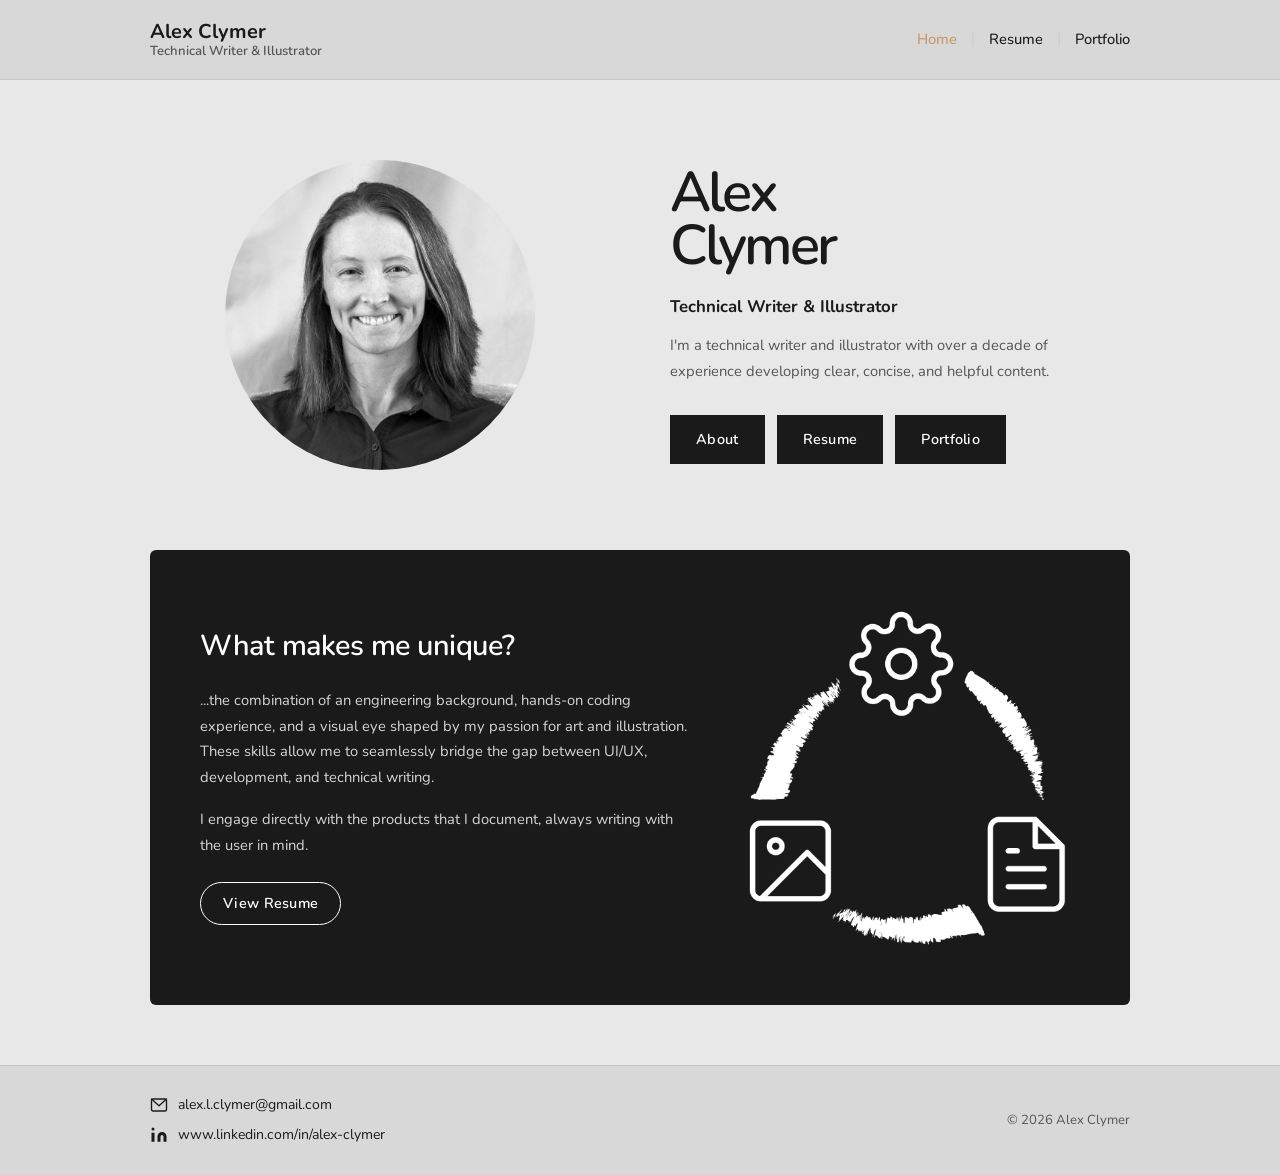
==== index.html @ b9c0f9ae "Upload initial website" ====
<!DOCTYPE html>
<html lang="en">
<head>
  <meta charset="UTF-8" />
  <meta name="viewport" content="width=device-width, initial-scale=1.0" />
  <title>Alex Clymer — Technical Writer &amp; Illustrator</title>
  <link rel="stylesheet" href="styles.css" />
</head>
<body>

  <!-- ===================== HEADER ===================== -->
  <header>
    <div class="header-logo">
      <a href="index.html">
        <span class="name">Alex Clymer</span>
        <span class="tagline">Technical Writer &amp; Illustrator</span>
      </a>
    </div>

    <button class="nav-toggle" aria-label="Toggle navigation" onclick="document.querySelector('nav').classList.toggle('open')">
      <span></span><span></span><span></span>
    </button>

    <nav>
      <ul>
        <li><a href="index.html" class="active">Home</a></li>
        <li><a href="resume.html">Resume</a></li>
        <li><a href="portfolio.html">Portfolio</a></li>
      </ul>
    </nav>
  </header>

  <main>

    <!-- ===================== HERO ===================== -->
    <section>
      <div class="hero">

        <div class="hero-photo">
          <img src="images/headshot.jpg" alt="Alex Clymer" />
        </div>

        <div class="hero-text">
          <h1>Alex<br>Clymer</h1>
          <p class="subtitle">Technical Writer &amp; Illustrator</p>
          <p class="bio">I'm a technical writer and illustrator with over a decade of experience developing clear, concise, and helpful content.</p>
          <div class="hero-buttons">
            <a href="#unique" class="btn btn-dark">About</a>
            <a href="resume.html" class="btn btn-dark">Resume</a>
            <a href="portfolio.html" class="btn btn-dark">Portfolio</a>
          </div>
        </div>

      </div>
    </section>

    <!-- ===================== WHAT MAKES ME UNIQUE ===================== -->
    <section class="unique-section" id="unique">

      <div class="unique-left">
        <div class="unique-content">
          <h2>What makes me unique?</h2>
          <div>
            <p>...the combination of an engineering background, hands-on coding experience, and a visual eye shaped by my passion for art and illustration. These skills allow me to seamlessly bridge the gap between UI/UX, development, and technical writing.</p>
            <p style="margin-top: 16px;">I engage directly with the products that I document, always writing with the user in mind.</p>
          </div>
          <div>
            <a href="resume.html" class="btn btn-outline-white">View Resume</a>
          </div>
        </div>
        <div class="unique-image">
          <img src="images/tech-write-art-white.png" alt="Technical writing illustration" />
        </div>
      </div>

    </section>

  </main>

  <!-- ===================== FOOTER ===================== -->
  <footer>
    <div class="footer-links">
      <a href="mailto:alex.l.clymer@gmail.com" class="footer-link">
        <!-- Envelope icon -->
        <svg viewBox="0 0 24 24" fill="none" stroke="currentColor" stroke-width="1.8" stroke-linecap="round" stroke-linejoin="round">
          <rect x="2" y="4" width="20" height="16" rx="2"/>
          <polyline points="2,4 12,13 22,4"/>
        </svg>
        alex.l.clymer@gmail.com
      </a>
      <a href="https://www.linkedin.com/in/alex-clymer" target="_blank" rel="noopener" class="footer-link">
        <!-- LinkedIn icon -->
        <svg viewBox="0 0 24 24" fill="currentColor">
          <path d="M16 8a6 6 0 0 1 6 6v7h-4v-7a2 2 0 0 0-2-2 2 2 0 0 0-2 2v7h-4v-7a6 6 0 0 1 6-6z"/>
          <rect x="2" y="9" width="4" height="12"/>
          <circle cx="4" cy="4" r="2"/>
        </svg>
        www.linkedin.com/in/alex-clymer
      </a>
    </div>
    <span class="footer-copy">&copy; 2026 Alex Clymer</span>
  </footer>

</body>
</html>
---- styles.css ----
/* ============================================================
   ALEX CLYMER — Portfolio Website
   Shared Stylesheet
   ============================================================
   All theme values live in :root below.
   Edit those custom properties to retheme the entire site.
   ============================================================ */

@import url('https://fonts.googleapis.com/css2?family=Nunito:wght@300;400;500;600;700;800;900&display=swap');

/* ============================================================
   CSS CUSTOM PROPERTIES  (edit here to retheme)
   ============================================================ */
:root {
  /* Colors */
  --color-bg:          #e8e8e8;   /* page background */
  --color-header-bg:   #d8d8d8;   /* header & footer background */
  --color-black:       #1a1a1a;   /* buttons, headings, dark sections */
  --color-white:       #ffffff;
  --color-accent:      #c8966a;   /* active nav link amber */
  --color-text:        #1a1a1a;
  --color-text-muted:  #555555;
  --color-card-bg:     #f5f5f5;
  --color-card-border: #cccccc;

  /* Typography */
  --font: 'Avenir Next', 'Avenir', 'Nunito', 'Helvetica Neue', Arial, sans-serif;

  /* Layout */
  --max-width:      1060px;
  --header-height:  80px;
  --pad-v:          60px;
  --pad-h:          40px;
}

/* ============================================================
   RESET & BASE
   ============================================================ */
*, *::before, *::after { box-sizing: border-box; margin: 0; padding: 0; }

html { scroll-behavior: smooth; }

body {
  font-family: var(--font);
  background-color: var(--color-bg);
  color: var(--color-text);
  font-size: 16px;
  line-height: 1.6;
  min-height: 100vh;
  display: flex;
  flex-direction: column;
}

main { flex: 1; }

a { color: var(--color-text); text-decoration: underline; transition: color 0.2s; }
a:hover { color: var(--color-accent); }

img { max-width: 100%; display: block; }

ul { list-style: none; }

/* ============================================================
   HEADER & NAV
   ============================================================ */
header {
  background-color: var(--color-header-bg);
  height: var(--header-height);
  display: flex;
  align-items: center;
  justify-content: space-between;
  padding: 0 max(var(--pad-h), calc((100% - var(--max-width)) / 2 + var(--pad-h)));
  position: sticky;
  top: 0;
  z-index: 100;
  border-bottom: 1px solid rgba(0,0,0,0.08);
}

.header-logo a {
  text-decoration: none;
  color: var(--color-text);
  line-height: 1.2;
}

.header-logo .name {
  display: block;
  font-size: 1.25rem;
  font-weight: 700;
}

.header-logo .tagline {
  display: block;
  font-size: 0.82rem;
  font-weight: 600;
  color: var(--color-text-muted);
}

nav ul {
  display: flex;
  align-items: center;
  gap: 0;
}

nav ul li { display: flex; align-items: center; }

nav ul li + li::before {
  content: '|';
  color: var(--color-card-border);
  margin: 0 14px;
}

nav ul li a {
  text-decoration: none;
  font-size: 0.92rem;
  font-weight: 500;
  color: var(--color-text);
  padding: 4px 0;
  transition: color 0.2s;
}

nav ul li a:hover,
nav ul li a.active { color: var(--color-accent); }

/* Hamburger (mobile) */
.nav-toggle {
  display: none;
  flex-direction: column;
  justify-content: center;
  gap: 5px;
  background: none;
  border: none;
  cursor: pointer;
  padding: 6px;
}

.nav-toggle span {
  display: block;
  width: 24px;
  height: 2px;
  background: var(--color-text);
  border-radius: 2px;
  transition: all 0.3s;
}

/* ============================================================
   PAGE BANNER  (black bar at top of inner pages)
   ============================================================ */
.page-banner {
  background-color: var(--color-black);
  padding: 40px max(var(--pad-h), calc((100% - var(--max-width)) / 2 + var(--pad-h)));
  display: flex;
  align-items: center;
  justify-content: space-between;
}

.page-banner h1 {
  font-size: 3.5rem;
  font-weight: 600;
  color: var(--color-white);
  letter-spacing: -1px;
}

/* ============================================================
   BUTTONS
   ============================================================ */
.btn {
  display: inline-block;
  padding: 13px 26px;
  font-family: var(--font);
  font-size: 0.9rem;
  font-weight: 600;
  text-decoration: none;
  cursor: pointer;
  border: none;
  transition: opacity 0.2s;
  letter-spacing: 0.3px;
}

.btn:hover { opacity: 0.82; }

.btn-dark {
  background-color: var(--color-black);
  color: var(--color-white);
}

.btn-dark:hover { color: var(--color-white); }

.btn-outline-white {
  background: transparent;
  color: var(--color-white);
  border: 1.5px solid var(--color-white);
  border-radius: 30px;
  padding: 9px 22px;
}

.btn-outline-white:hover { color: var(--color-white); }

.btn-icon {
  display: inline-flex;
  align-items: center;
  gap: 8px;
  background: var(--color-black);
  color: var(--color-white);
  padding: 12px 20px;
  text-decoration: none;
  font-size: 0.9rem;
  font-weight: 600;
  border-radius: 4px;
  transition: opacity 0.2s;
}

.btn-icon:hover { color: var(--color-white); opacity: 0.82; }

.btn-icon svg { width: 18px; height: 18px; flex-shrink: 0; }

/* ============================================================
   FOOTER
   ============================================================ */
footer {
  background-color: var(--color-header-bg);
  padding: 28px max(var(--pad-h), calc((100% - var(--max-width)) / 2 + var(--pad-h)));
  display: flex;
  align-items: center;
  justify-content: space-between;
  border-top: 1px solid rgba(0,0,0,0.08);
  margin-top: auto;
}

.footer-links { display: flex; flex-direction: column; gap: 8px; }

.footer-link {
  display: inline-flex;
  align-items: center;
  gap: 10px;
  text-decoration: none;
  color: var(--color-text);
  font-size: 0.88rem;
  transition: color 0.2s;
}

.footer-link:hover { color: var(--color-accent); }
.footer-link svg { width: 18px; height: 18px; flex-shrink: 0; }

.footer-copy { font-size: 0.82rem; color: var(--color-text-muted); }

/* ============================================================
   SECTION WRAPPER
   ============================================================ */
.section-wrap {
  max-width: var(--max-width);
  margin: 0 auto;
  padding: var(--pad-v) var(--pad-h);
}

.section-title {
  font-size: 2rem;
  font-weight: 600;
  margin-bottom: 30px;
  letter-spacing: -0.5px;
}

/* Card */
.card {
  background: var(--color-card-bg);
  border: 1px solid var(--color-card-border);
  border-radius: 3px;
}

/* ============================================================
   HOME — HERO
   ============================================================ */
.hero {
  max-width: var(--max-width);
  margin: 0 auto;
  padding: 80px var(--pad-h);
  display: grid;
  grid-template-columns: 1fr 1fr;
  align-items: center;
  gap: 60px;
}

.hero-photo {
  display: flex;
  justify-content: center;
}

.hero-photo img,
.hero-photo .photo-placeholder {
  width: 310px;
  height: 310px;
  border-radius: 50%;
  object-fit: cover;
}

.hero-photo .photo-placeholder {
  background: #c8c8c8;
  display: flex;
  align-items: center;
  justify-content: center;
  color: #888;
  font-size: 0.85rem;
  text-align: center;
  padding: 20px;
}

.hero-text h1 {
  font-size: 3.5rem;
  font-weight: 600;
  line-height: 0.95;
  letter-spacing: -3px;
  margin-bottom: 22px;
}

.hero-text .subtitle {
  font-size: 1.05rem;
  font-weight: 700;
  margin-bottom: 12px;
}

.hero-text .bio {
  font-size: 0.92rem;
  color: var(--color-text-muted);
  margin-bottom: 30px;
  line-height: 1.75;
  max-width: 380px;
}

.hero-buttons { display: flex; gap: 12px; flex-wrap: wrap; }

/* ============================================================
   HOME — WHAT MAKES ME UNIQUE
   ============================================================ */
.unique-section {
  max-width: calc(var(--max-width) - 2 * var(--pad-h));
  margin: 0 auto var(--pad-v);
  border-radius: 6px;
  overflow: hidden;
}

.unique-left {
  background-color: var(--color-black);
  color: var(--color-white);
  padding: 60px 50px;
  display: flex;
  flex-direction: row;
  align-items: center;
  gap: 48px;
}

.unique-content {
  display: flex;
  flex-direction: column;
  gap: 24px;
  flex: 1;
}

.unique-left h2 {
  font-size: 1.8rem;
  font-weight: 600;
  line-height: 1.2;
  letter-spacing: -0.5px;
}

.unique-left p {
  font-size: 0.92rem;
  line-height: 1.75;
  color: rgba(255,255,255,0.82);
}

.unique-image {
  flex-shrink: 0;
  display: flex;
  align-items: center;
  justify-content: center;
}

.unique-image img {
  width: 340px;
  max-width: 100%;
  height: auto;
}

/* ============================================================
   RESUME — SKILLS GRID
   ============================================================ */
.skills-card {
  padding: 32px;
}

.skills-grid {
  display: grid;
  grid-template-columns: repeat(3, 1fr);
  gap: 28px 40px;
}

.skill-group h3 {
  font-size: 0.92rem;
  font-weight: 700;
  margin-bottom: 8px;
  color: var(--color-text);
}

.skill-group ul { list-style: disc; padding-left: 18px; }

.skill-group ul li {
  font-size: 0.875rem;
  line-height: 1.85;
  color: var(--color-text-muted);
}

/* ============================================================
   RESUME — WORK EXPERIENCE
   ============================================================ */
.experience-entry {
  display: grid;
  grid-template-columns: 140px 1fr auto;
  gap: 24px;
  padding: 32px;
}

.experience-date {
  font-size: 0.82rem;
  color: var(--color-text-muted);
  padding-top: 3px;
  line-height: 1.5;
}

.experience-role {
  font-size: 1.05rem;
  font-weight: 700;
  margin-bottom: 4px;
}

.experience-org {
  font-size: 0.88rem;
  font-style: italic;
  color: var(--color-text-muted);
  margin-bottom: 16px;
}

.experience-project-title {
  font-size: 0.9rem;
  font-weight: 700;
  margin-top: 16px;
  margin-bottom: 5px;
}

.experience-text {
  font-size: 0.88rem;
  line-height: 1.75;
  color: var(--color-text-muted);
  margin-bottom: 8px;
}

.experience-bullets { list-style: disc; padding-left: 20px; margin-bottom: 10px; }

.experience-bullets li {
  font-size: 0.88rem;
  line-height: 1.75;
  color: var(--color-text-muted);
  margin-bottom: 3px;
}

.experience-logo {
  display: flex;
  align-items: flex-start;
  justify-content: flex-end;
  padding-top: 2px;
}

.experience-logo img { max-width: 130px; max-height: 55px; object-fit: contain; }

.logo-placeholder {
  width: 120px;
  height: 48px;
  background: #ddd;
  border-radius: 4px;
  display: flex;
  align-items: center;
  justify-content: center;
  font-size: 0.72rem;
  color: #888;
  text-align: center;
  padding: 4px;
}

/* ============================================================
   RESUME — EDUCATION
   ============================================================ */
.education-entry {
  display: grid;
  grid-template-columns: 140px 1fr;
  gap: 24px;
  padding: 32px;
}

.education-date { font-size: 0.82rem; color: var(--color-text-muted); }

.education-degree { font-size: 1rem; font-weight: 700; margin-bottom: 4px; }

.education-school {
  font-size: 0.88rem;
  font-style: italic;
  color: var(--color-text-muted);
  margin-bottom: 4px;
}

.education-gpa { font-size: 0.88rem; color: var(--color-text-muted); }

/* ============================================================
   PORTFOLIO
   ============================================================ */
.portfolio-entry {
  padding: 40px;
  margin-bottom: 20px;
}

.portfolio-header {
  display: flex;
  align-items: center;
  gap: 14px;
  margin-bottom: 22px;
}

.portfolio-header h2 { font-size: 1.4rem; font-weight: 600; }
.portfolio-header svg { width: 32px; height: 32px; flex-shrink: 0; }
.portfolio-header-icon { width: 32px; height: 32px; flex-shrink: 0; object-fit: contain; }

.portfolio-body {
  display: grid;
  grid-template-columns: 1fr 1fr;
  gap: 30px;
  align-items: start;
}

.portfolio-desc {
  font-size: 0.9rem;
  line-height: 1.75;
  color: var(--color-text-muted);
  margin-bottom: 18px;
}

.portfolio-links-label { font-size: 0.9rem; font-weight: 700; margin-bottom: 8px; }

.portfolio-links-list { list-style: disc; padding-left: 18px; }

.portfolio-links-list li { font-size: 0.88rem; line-height: 1.85; }

.portfolio-sidebar {
  background: var(--color-card-bg);
  border: 1px solid var(--color-card-border);
  border-radius: 3px;
  padding: 24px;
}

.sidebar-heading {
  display: flex;
  align-items: center;
  gap: 10px;
  font-weight: 700;
  font-size: 0.95rem;
  margin-bottom: 16px;
}

.sidebar-heading svg { width: 20px; height: 20px; flex-shrink: 0; }

.sidebar-list { list-style: disc; padding-left: 18px; }

.sidebar-list li { font-size: 0.875rem; line-height: 1.9; }

.youtube-embed {
  width: 100%;
  aspect-ratio: 16 / 9;
  border: none;
  border-radius: 3px;
}

/* YouTube thumbnail link (replaces iframe when embedding is disabled) */
.youtube-thumb-link {
  display: block;
  position: relative;
  width: 100%;
  aspect-ratio: 16 / 9;
  border-radius: 3px;
  overflow: hidden;
  background: #000;
}
.youtube-thumb-img {
  width: 100%;
  height: 100%;
  object-fit: cover;
  display: block;
  transition: opacity 0.2s ease;
}
.youtube-thumb-link:hover .youtube-thumb-img {
  opacity: 0.85;
}
.youtube-play-btn {
  position: absolute;
  inset: 0;
  display: flex;
  align-items: center;
  justify-content: center;
  pointer-events: none;
}
.youtube-play-btn svg {
  filter: drop-shadow(0 2px 6px rgba(0,0,0,0.4));
  transition: transform 0.15s ease;
}
.youtube-thumb-link:hover .youtube-play-btn svg {
  transform: scale(1.1);
}

/* ============================================================
   CONTACT
   ============================================================ */
.contact-layout {
  max-width: var(--max-width);
  margin: 0 auto;
  padding: 80px var(--pad-h);
  display: grid;
  grid-template-columns: 1fr 1.2fr;
  gap: 80px;
  align-items: start;
}

.contact-info h1 { font-size: 2rem; font-weight: 600; margin-bottom: 10px; letter-spacing: -1px; }

.contact-tagline { font-size: 0.95rem; color: var(--color-text-muted); margin-bottom: 30px; }

.contact-detail {
  display: flex;
  align-items: center;
  gap: 12px;
  margin-bottom: 12px;
  font-size: 0.9rem;
  text-decoration: none;
  color: var(--color-text);
  transition: color 0.2s;
}

.contact-detail:hover { color: var(--color-accent); }
.contact-detail svg { width: 20px; height: 20px; flex-shrink: 0; }

.contact-form { display: flex; flex-direction: column; gap: 16px; }

.form-row { display: grid; grid-template-columns: 1fr 1fr; gap: 16px; }

.form-group { display: flex; flex-direction: column; gap: 6px; }

.form-group label { font-size: 0.84rem; font-weight: 500; }

.required { color: #bb0000; margin-left: 2px; }

.form-group input,
.form-group textarea {
  padding: 11px 14px;
  border: 1.5px solid var(--color-card-border);
  background: var(--color-white);
  font-family: var(--font);
  font-size: 0.9rem;
  border-radius: 2px;
  outline: none;
  transition: border-color 0.2s;
  color: var(--color-text);
}

.form-group input:focus,
.form-group textarea:focus { border-color: var(--color-accent); }

.form-group textarea { resize: vertical; min-height: 160px; }

.btn-submit {
  padding: 14px;
  background: var(--color-black);
  color: var(--color-white);
  font-family: var(--font);
  font-size: 1rem;
  font-weight: 600;
  border: none;
  cursor: pointer;
  transition: opacity 0.2s;
  letter-spacing: 0.3px;
}

.btn-submit:hover { opacity: 0.8; }

/* ============================================================
   RESPONSIVE
   ============================================================ */
@media (max-width: 900px) {
  .hero {
    grid-template-columns: 1fr;
    text-align: center;
    gap: 40px;
    padding: 60px 30px;
  }
  .hero-text h1 { font-size: 2.6rem; }
  .hero-text .bio { max-width: 100%; }
  .hero-buttons { justify-content: center; }
  .hero-photo { justify-content: center; }

  .unique-left { flex-direction: column; text-align: center; }
  .unique-image img { width: 200px; }

  .skills-grid { grid-template-columns: 1fr 1fr; }

  .experience-entry { grid-template-columns: 1fr; gap: 12px; }
  .experience-logo { justify-content: flex-start; }

  .education-entry { grid-template-columns: 1fr; gap: 8px; }

  .portfolio-body { grid-template-columns: 1fr; }

  .contact-layout { grid-template-columns: 1fr; gap: 40px; padding: 60px 30px; }
}

@media (max-width: 600px) {
  :root { --pad-h: 20px; --pad-v: 40px; }

  header { padding: 0 20px; }

  nav {
    display: none;
    position: absolute;
    top: var(--header-height);
    left: 0; right: 0;
    background: var(--color-header-bg);
    padding: 20px;
    box-shadow: 0 4px 12px rgba(0,0,0,0.12);
  }

  nav.open { display: block; }

  nav ul { flex-direction: column; align-items: flex-start; gap: 14px; }
  nav ul li + li::before { display: none; }

  .nav-toggle { display: flex; }

  .page-banner h1 { font-size: 2.6rem; }
  .page-banner { padding: 30px var(--pad-h); }

  .skills-grid { grid-template-columns: 1fr; }

  .experience-entry { padding: 20px; }
  .education-entry { padding: 20px; }
  .portfolio-entry { padding: 24px; }
  .skills-card { padding: 20px; }

  footer { flex-direction: column; gap: 16px; align-items: flex-start; padding: 24px 20px; }

  .form-row { grid-template-columns: 1fr; }
}
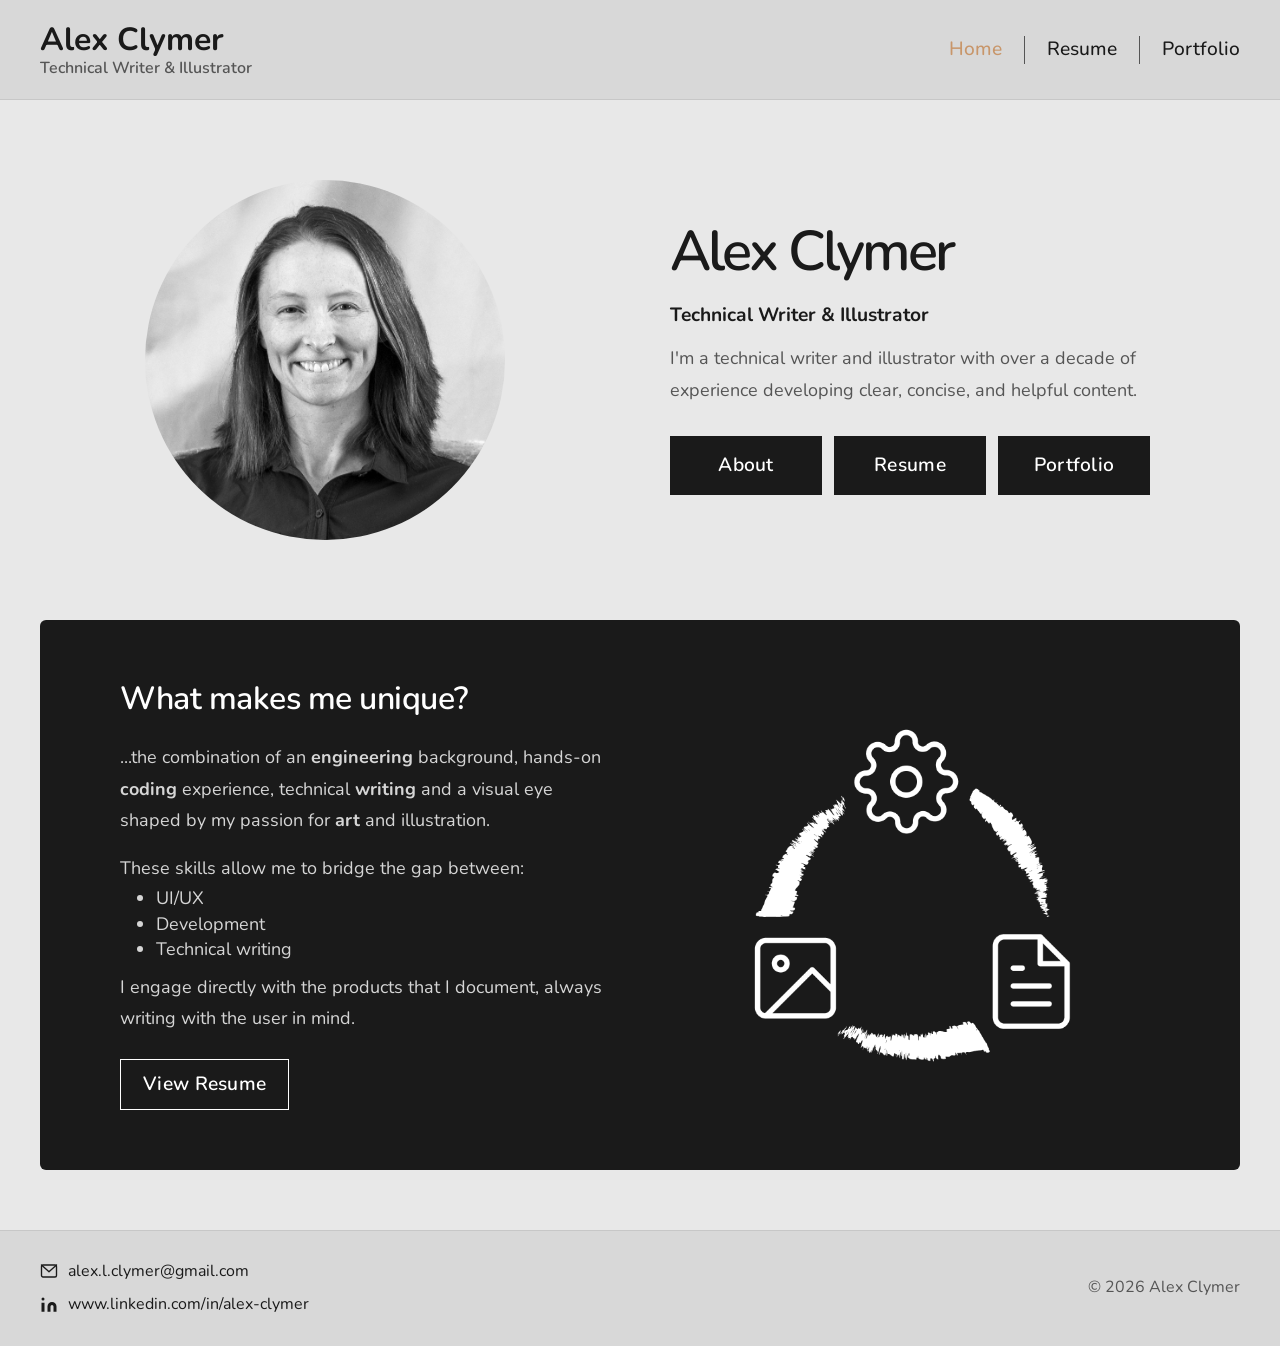
==== commit f532aeb3: "Cleaned up styling, fixed css issue." ====
--- a/index.html
+++ b/index.html
@@ -41,7 +41,7 @@
         </div>
 
         <div class="hero-text">
-          <h1>Alex<br>Clymer</h1>
+          <h1>Alex Clymer</h1>
           <p class="subtitle">Technical Writer &amp; Illustrator</p>
           <p class="bio">I'm a technical writer and illustrator with over a decade of experience developing clear, concise, and helpful content.</p>
           <div class="hero-buttons">
@@ -61,8 +61,14 @@
         <div class="unique-content">
           <h2>What makes me unique?</h2>
           <div>
-            <p>...the combination of an engineering background, hands-on coding experience, and a visual eye shaped by my passion for art and illustration. These skills allow me to seamlessly bridge the gap between UI/UX, development, and technical writing.</p>
-            <p style="margin-top: 16px;">I engage directly with the products that I document, always writing with the user in mind.</p>
+            <p>...the combination of an <b>engineering</b> background, hands-on <b>coding</b> experience, technical <b>writing</b> and a visual eye shaped by my passion for <b>art</b> and illustration.
+              <p>These skills allow me to bridge the gap between:</p>
+              <ul class="unique-list">
+                <li>UI/UX</li>
+                <li>Development</li>
+                <li>Technical writing</li>
+              </ul>
+            <p>I engage directly with the products that I document, always writing with the user in mind.</p>
           </div>
           <div>
             <a href="resume.html" class="btn btn-outline-white">View Resume</a>
--- a/styles.css
+++ b/styles.css
@@ -26,9 +26,17 @@
   /* Typography */
   --font: 'Avenir Next', 'Avenir', 'Nunito', 'Helvetica Neue', Arial, sans-serif;
 
+  /* Type scale — adjust these to resize text site-wide */
+  --text-xs:  0.8rem;    /* dates, metadata, tiny labels  */
+  --text-sm:  0.9rem;    /* secondary UI, buttons, footer */
+  --text-md:  1.2rem;    /* subheadings (role, degree)    */
+  --text-lg:  1.6rem;    /* card/section headings         */
+  --text-xl:  2rem;      /* major section titles          */
+  --text-2xl: 3.5rem;    /* page h1s                      */
+
   /* Layout */
-  --max-width:      1060px;
-  --header-height:  80px;
+  --max-width:      1280px;
+  --header-height:  100px;
   --pad-v:          60px;
   --pad-h:          40px;
 }
@@ -44,7 +52,7 @@
   font-family: var(--font);
   background-color: var(--color-bg);
   color: var(--color-text);
-  font-size: 16px;
+  font-size: 18px;
   line-height: 1.6;
   min-height: 100vh;
   display: flex;
@@ -84,13 +92,13 @@
 
 .header-logo .name {
   display: block;
-  font-size: 1.25rem;
+  font-size: var(--text-xl);
   font-weight: 700;
 }
 
 .header-logo .tagline {
   display: block;
-  font-size: 0.82rem;
+  font-size: 1rem;
   font-weight: 600;
   color: var(--color-text-muted);
 }
@@ -104,14 +112,17 @@
 nav ul li { display: flex; align-items: center; }
 
 nav ul li + li::before {
-  content: '|';
-  color: var(--color-card-border);
-  margin: 0 14px;
+  content: '';
+  display: block;
+  width: 1px;
+  height: 28px;
+  background-color: var(--color-text-muted);
+  margin: 0 22px;
 }
 
 nav ul li a {
   text-decoration: none;
-  font-size: 0.92rem;
+  font-size: var(--text-md);
   font-weight: 500;
   color: var(--color-text);
   padding: 4px 0;
@@ -154,10 +165,68 @@
 }
 
 .page-banner h1 {
-  font-size: 3.5rem;
+  font-size: var(--text-2xl);
   font-weight: 600;
   color: var(--color-white);
   letter-spacing: -1px;
+}
+
+/* ============================================================
+   JUMP STRIP
+   ============================================================ */
+.jump-strip {
+  display: flex;
+  align-items: center;
+  flex-wrap: wrap;
+  gap: 6px 10px;
+  padding: 14px max(var(--pad-h), calc((100% - var(--max-width)) / 2 + var(--pad-h)));
+  background-color: var(--color-card-bg);
+  border-bottom: 1px solid var(--color-card-border);
+  font-size: 1rem;
+}
+
+.jump-label {
+  font-weight: 600;
+  color: var(--color-text-muted);
+  margin-right: 4px;
+}
+
+.jump-strip a {
+  color: var(--color-text-muted);
+  text-decoration: none;
+  transition: color 0.2s;
+}
+
+.jump-strip a:hover {
+  color: var(--color-accent);
+}
+
+.jump-divider {
+  color: var(--color-text-muted);
+  font-weight: 700;
+}
+
+.jump-sub-group {
+  display: inline-flex;
+  align-items: center;
+  gap: 6px;
+}
+
+.jump-sub-paren {
+  color: var(--color-text-muted);
+  font-size: var(--text-sm);
+}
+
+.jump-sub {
+  font-size: var(--text-sm);
+  color: var(--color-text-muted);
+}
+
+.jump-sub:hover { color: var(--color-accent); }
+
+.jump-sub-divider {
+  color: var(--color-card-border);
+  font-size: var(--text-sm);
 }
 
 /* ============================================================
@@ -167,33 +236,39 @@
   display: inline-block;
   padding: 13px 26px;
   font-family: var(--font);
-  font-size: 0.9rem;
+  font-size: var(--text-md);
   font-weight: 600;
   text-decoration: none;
   cursor: pointer;
-  border: none;
-  transition: opacity 0.2s;
+  border: 1.5px solid transparent;
+  transition: background-color 0.2s ease, color 0.2s ease, border-color 0.2s ease;
   letter-spacing: 0.3px;
 }
-
-.btn:hover { opacity: 0.82; }
 
 .btn-dark {
   background-color: var(--color-black);
   color: var(--color-white);
-}
-
-.btn-dark:hover { color: var(--color-white); }
+  border-color: var(--color-black);
+}
+
+.btn-dark:hover {
+  background-color: var(--color-accent);
+  color: var(--color-black);
+  border-color: var(--color-accent);
+}
 
 .btn-outline-white {
   background: transparent;
   color: var(--color-white);
   border: 1.5px solid var(--color-white);
-  border-radius: 30px;
   padding: 9px 22px;
 }
 
-.btn-outline-white:hover { color: var(--color-white); }
+.btn-outline-white:hover {
+  background-color: var(--color-accent);
+  border-color: var(--color-accent);
+  color: var(--color-black);
+}
 
 .btn-icon {
   display: inline-flex;
@@ -203,7 +278,7 @@
   color: var(--color-white);
   padding: 12px 20px;
   text-decoration: none;
-  font-size: 0.9rem;
+  font-size: var(--text-md);
   font-weight: 600;
   border-radius: 4px;
   transition: opacity 0.2s;
@@ -234,14 +309,14 @@
   gap: 10px;
   text-decoration: none;
   color: var(--color-text);
-  font-size: 0.88rem;
+  font-size: 1rem;
   transition: color 0.2s;
 }
 
 .footer-link:hover { color: var(--color-accent); }
 .footer-link svg { width: 18px; height: 18px; flex-shrink: 0; }
 
-.footer-copy { font-size: 0.82rem; color: var(--color-text-muted); }
+.footer-copy { font-size: 1rem; color: var(--color-text-muted); }
 
 /* ============================================================
    SECTION WRAPPER
@@ -252,8 +327,10 @@
   padding: var(--pad-v) var(--pad-h);
 }
 
+.section-wrap--no-top { padding-top: 0; }
+
 .section-title {
-  font-size: 2rem;
+  font-size: var(--text-xl);
   font-weight: 600;
   margin-bottom: 30px;
   letter-spacing: -0.5px;
@@ -286,8 +363,8 @@
 
 .hero-photo img,
 .hero-photo .photo-placeholder {
-  width: 310px;
-  height: 310px;
+  width: 360px;
+  height: 360px;
   border-radius: 50%;
   object-fit: cover;
 }
@@ -304,7 +381,7 @@
 }
 
 .hero-text h1 {
-  font-size: 3.5rem;
+  font-size: var(--text-2xl);
   font-weight: 600;
   line-height: 0.95;
   letter-spacing: -3px;
@@ -312,20 +389,25 @@
 }
 
 .hero-text .subtitle {
-  font-size: 1.05rem;
+  font-size: var(--text-md);
   font-weight: 700;
   margin-bottom: 12px;
 }
 
 .hero-text .bio {
-  font-size: 0.92rem;
   color: var(--color-text-muted);
   margin-bottom: 30px;
   line-height: 1.75;
-  max-width: 380px;
-}
-
-.hero-buttons { display: flex; gap: 12px; flex-wrap: wrap; }
+  max-width: 480px;
+}
+
+.hero-buttons {
+  display: flex;
+  gap: 12px;
+  max-width: 480px;
+}
+
+.hero-buttons .btn { flex: 1; text-align: center; }
 
 /* ============================================================
    HOME — WHAT MAKES ME UNIQUE
@@ -340,35 +422,45 @@
 .unique-left {
   background-color: var(--color-black);
   color: var(--color-white);
-  padding: 60px 50px;
-  display: flex;
-  flex-direction: row;
-  align-items: center;
-  gap: 48px;
+  padding: 60px 80px;
+  display: grid;
+  grid-template-columns: 1fr 1fr;
+  align-items: center;
+  gap: 60px;
 }
 
 .unique-content {
   display: flex;
   flex-direction: column;
   gap: 24px;
-  flex: 1;
 }
 
 .unique-left h2 {
-  font-size: 1.8rem;
+  font-size: var(--text-xl);
   font-weight: 600;
   line-height: 1.2;
   letter-spacing: -0.5px;
 }
 
 .unique-left p {
-  font-size: 0.92rem;
   line-height: 1.75;
   color: rgba(255,255,255,0.82);
 }
 
+.unique-left p + p { margin-top: 16px; }
+
+.unique-list {
+  list-style: disc;
+  padding-left: 36px;
+  margin: 2px 0 10px;
+}
+
+.unique-list li {
+  color: rgba(255,255,255,0.82);
+  line-height: 1.4;
+}
+
 .unique-image {
-  flex-shrink: 0;
   display: flex;
   align-items: center;
   justify-content: center;
@@ -384,7 +476,7 @@
    RESUME — SKILLS GRID
    ============================================================ */
 .skills-card {
-  padding: 32px;
+  padding: 32px 56px;
 }
 
 .skills-grid {
@@ -394,19 +486,22 @@
 }
 
 .skill-group h3 {
-  font-size: 0.92rem;
+  font-size: var(--text-md);
   font-weight: 700;
   margin-bottom: 8px;
   color: var(--color-text);
 }
 
+.skill-group + .skill-group { margin-top: 22px; }
+
 .skill-group ul { list-style: disc; padding-left: 18px; }
 
 .skill-group ul li {
-  font-size: 0.875rem;
   line-height: 1.85;
   color: var(--color-text-muted);
 }
+
+.experience-card { margin-bottom: 16px; }
 
 /* ============================================================
    RESUME — WORK EXPERIENCE
@@ -419,34 +514,31 @@
 }
 
 .experience-date {
-  font-size: 0.82rem;
+  font-size: 1rem;
   color: var(--color-text-muted);
   padding-top: 3px;
   line-height: 1.5;
 }
 
 .experience-role {
-  font-size: 1.05rem;
+  font-size: var(--text-lg);
   font-weight: 700;
   margin-bottom: 4px;
 }
 
 .experience-org {
-  font-size: 0.88rem;
   font-style: italic;
   color: var(--color-text-muted);
   margin-bottom: 16px;
 }
 
 .experience-project-title {
-  font-size: 0.9rem;
   font-weight: 700;
   margin-top: 16px;
   margin-bottom: 5px;
 }
 
 .experience-text {
-  font-size: 0.88rem;
   line-height: 1.75;
   color: var(--color-text-muted);
   margin-bottom: 8px;
@@ -455,7 +547,6 @@
 .experience-bullets { list-style: disc; padding-left: 20px; margin-bottom: 10px; }
 
 .experience-bullets li {
-  font-size: 0.88rem;
   line-height: 1.75;
   color: var(--color-text-muted);
   margin-bottom: 3px;
@@ -494,18 +585,18 @@
   padding: 32px;
 }
 
-.education-date { font-size: 0.82rem; color: var(--color-text-muted); }
-
-.education-degree { font-size: 1rem; font-weight: 700; margin-bottom: 4px; }
+.education-date { font-size: 1rem; color: var(--color-text-muted); }
+
+.education-degree { font-size: var(--text-md); font-weight: 700; margin-bottom: 4px; }
 
 .education-school {
-  font-size: 0.88rem;
+  font-size: 1rem;
   font-style: italic;
   color: var(--color-text-muted);
   margin-bottom: 4px;
 }
 
-.education-gpa { font-size: 0.88rem; color: var(--color-text-muted); }
+.education-gpa { font-size: 1rem; color: var(--color-text-muted); }
 
 /* ============================================================
    PORTFOLIO
@@ -522,7 +613,7 @@
   margin-bottom: 22px;
 }
 
-.portfolio-header h2 { font-size: 1.4rem; font-weight: 600; }
+.portfolio-header h2 { font-size: var(--text-lg); font-weight: 600; }
 .portfolio-header svg { width: 32px; height: 32px; flex-shrink: 0; }
 .portfolio-header-icon { width: 32px; height: 32px; flex-shrink: 0; object-fit: contain; }
 
@@ -534,17 +625,16 @@
 }
 
 .portfolio-desc {
-  font-size: 0.9rem;
   line-height: 1.75;
   color: var(--color-text-muted);
   margin-bottom: 18px;
 }
 
-.portfolio-links-label { font-size: 0.9rem; font-weight: 700; margin-bottom: 8px; }
+.portfolio-links-label { font-weight: 700; margin-bottom: 8px; }
 
 .portfolio-links-list { list-style: disc; padding-left: 18px; }
 
-.portfolio-links-list li { font-size: 0.88rem; line-height: 1.85; }
+.portfolio-links-list li { line-height: 1.85; }
 
 .portfolio-sidebar {
   background: var(--color-card-bg);
@@ -558,15 +648,18 @@
   align-items: center;
   gap: 10px;
   font-weight: 700;
-  font-size: 0.95rem;
   margin-bottom: 16px;
 }
 
 .sidebar-heading svg { width: 20px; height: 20px; flex-shrink: 0; }
 
-.sidebar-list { list-style: disc; padding-left: 18px; }
-
-.sidebar-list li { font-size: 0.875rem; line-height: 1.9; }
+.sidebar-list { list-style: disc; padding-left: 18px; margin-bottom: 14px; }
+
+.sidebar-list li { line-height: 1.9; }
+
+.sidebar-text { color: var(--color-text-muted); margin-bottom: 14px; }
+
+.sidebar-footer { color: var(--color-text-muted); }
 
 .youtube-embed {
   width: 100%;
@@ -624,7 +717,7 @@
   align-items: start;
 }
 
-.contact-info h1 { font-size: 2rem; font-weight: 600; margin-bottom: 10px; letter-spacing: -1px; }
+.contact-info h1 { font-size: var(--text-xl); font-weight: 600; margin-bottom: 10px; letter-spacing: -1px; }
 
 .contact-tagline { font-size: 0.95rem; color: var(--color-text-muted); margin-bottom: 30px; }
 
@@ -700,7 +793,7 @@
   .hero-buttons { justify-content: center; }
   .hero-photo { justify-content: center; }
 
-  .unique-left { flex-direction: column; text-align: center; }
+  .unique-left { grid-template-columns: 1fr; text-align: center; }
   .unique-image img { width: 200px; }
 
   .skills-grid { grid-template-columns: 1fr 1fr; }
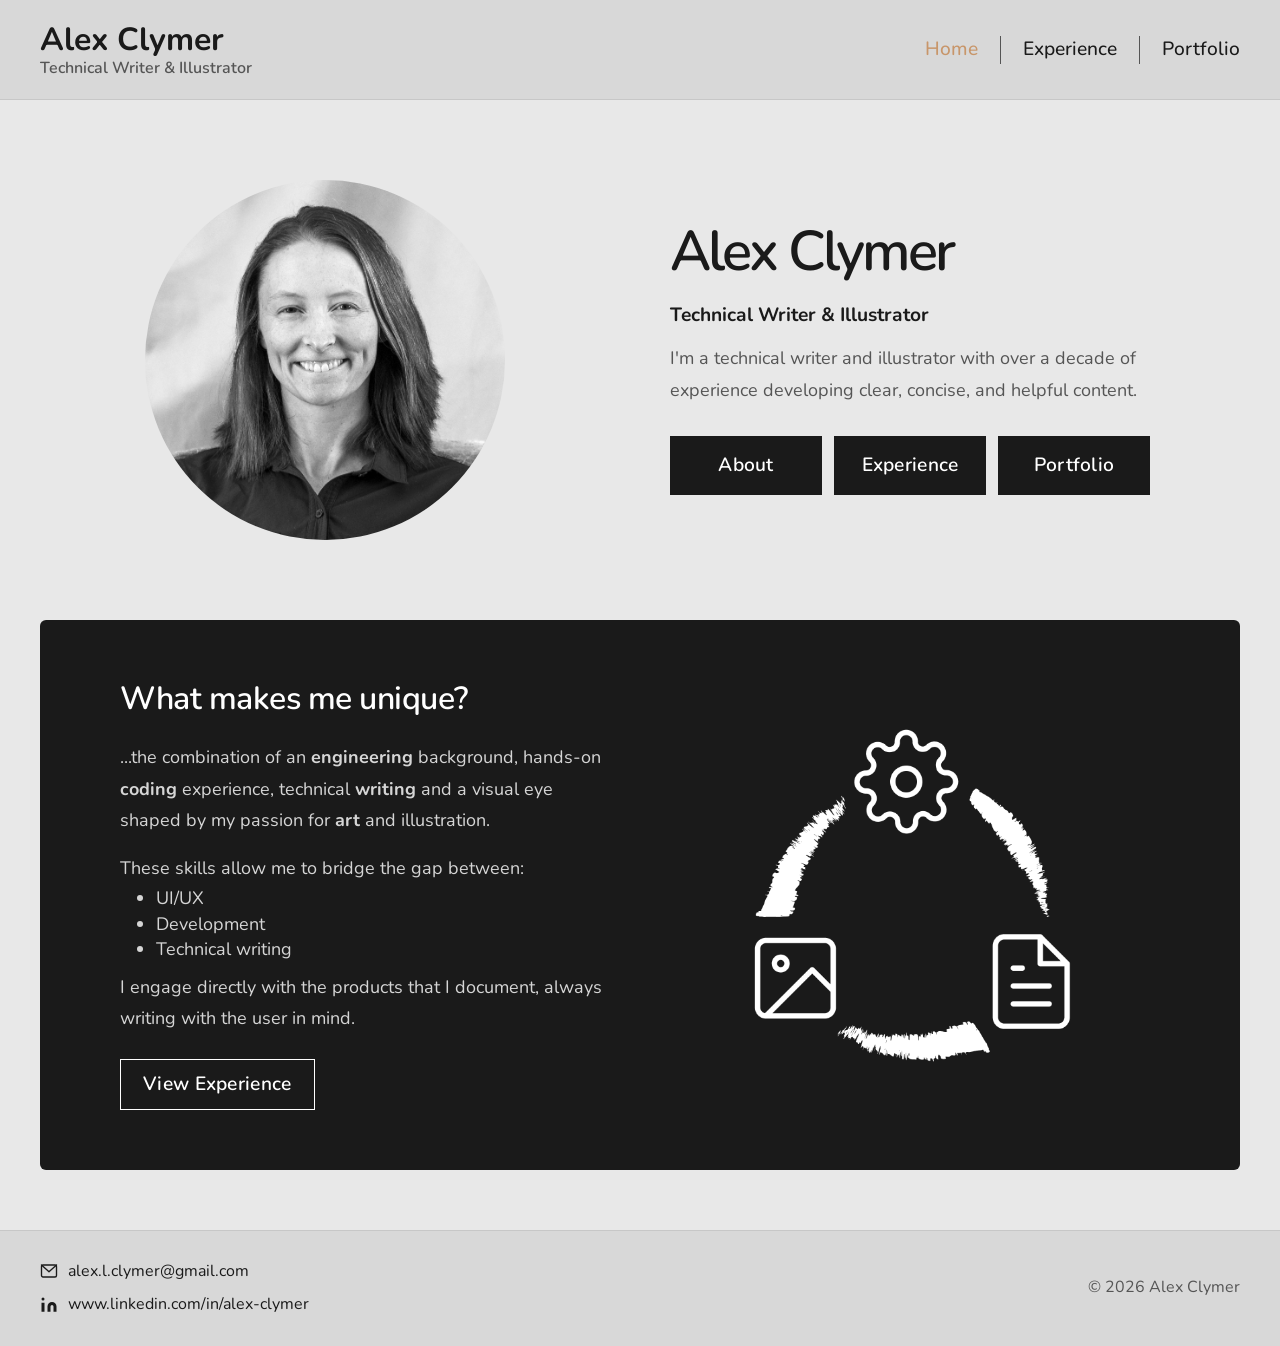
==== commit 35351357: "Changed resume page to experience page. Updated content." ====
--- a/index.html
+++ b/index.html
@@ -4,7 +4,8 @@
   <meta charset="UTF-8" />
   <meta name="viewport" content="width=device-width, initial-scale=1.0" />
   <title>Alex Clymer — Technical Writer &amp; Illustrator</title>
-  <link rel="stylesheet" href="styles.css" />
+  <link rel="stylesheet" href="styles.css?v=10" />
+  <link rel="icon" href="images/favicon.png" type="image/png" />
 </head>
 <body>
 
@@ -24,7 +25,7 @@
     <nav>
       <ul>
         <li><a href="index.html" class="active">Home</a></li>
-        <li><a href="resume.html">Resume</a></li>
+        <li><a href="experience.html">Experience</a></li>
         <li><a href="portfolio.html">Portfolio</a></li>
       </ul>
     </nav>
@@ -36,17 +37,17 @@
     <section>
       <div class="hero">
 
-        <div class="hero-photo">
+        <div class="hero-photo fade-in">
           <img src="images/headshot.jpg" alt="Alex Clymer" />
         </div>
 
-        <div class="hero-text">
+        <div class="hero-text fade-in delay-1">
           <h1>Alex Clymer</h1>
           <p class="subtitle">Technical Writer &amp; Illustrator</p>
           <p class="bio">I'm a technical writer and illustrator with over a decade of experience developing clear, concise, and helpful content.</p>
           <div class="hero-buttons">
             <a href="#unique" class="btn btn-dark">About</a>
-            <a href="resume.html" class="btn btn-dark">Resume</a>
+            <a href="experience.html" class="btn btn-dark">Experience</a>
             <a href="portfolio.html" class="btn btn-dark">Portfolio</a>
           </div>
         </div>
@@ -55,7 +56,7 @@
     </section>
 
     <!-- ===================== WHAT MAKES ME UNIQUE ===================== -->
-    <section class="unique-section" id="unique">
+    <section class="unique-section fade-in" id="unique">
 
       <div class="unique-left">
         <div class="unique-content">
@@ -71,7 +72,7 @@
             <p>I engage directly with the products that I document, always writing with the user in mind.</p>
           </div>
           <div>
-            <a href="resume.html" class="btn btn-outline-white">View Resume</a>
+            <a href="experience.html" class="btn btn-outline-white">View Experience</a>
           </div>
         </div>
         <div class="unique-image">
@@ -107,5 +108,6 @@
     <span class="footer-copy">&copy; 2026 Alex Clymer</span>
   </footer>
 
+  <script src="scripts.js"></script>
 </body>
 </html>
--- a/styles.css
+++ b/styles.css
@@ -172,6 +172,15 @@
 }
 
 /* ============================================================
+   RESUME CTA
+   ============================================================ */
+.resume-cta-wrap {
+  max-width: var(--max-width);
+  margin: 0 auto;
+  padding: 20px var(--pad-h) 30px;
+}
+
+/* ============================================================
    JUMP STRIP
    ============================================================ */
 .jump-strip {
@@ -332,9 +341,10 @@
 .section-title {
   font-size: var(--text-xl);
   font-weight: 600;
-  margin-bottom: 30px;
+  margin-bottom: 16px;
   letter-spacing: -0.5px;
 }
+
 
 /* Card */
 .card {
@@ -508,16 +518,9 @@
    ============================================================ */
 .experience-entry {
   display: grid;
-  grid-template-columns: 140px 1fr auto;
+  grid-template-columns: 130px 1fr;
   gap: 24px;
   padding: 32px;
-}
-
-.experience-date {
-  font-size: 1rem;
-  color: var(--color-text-muted);
-  padding-top: 3px;
-  line-height: 1.5;
 }
 
 .experience-role {
@@ -544,6 +547,19 @@
   margin-bottom: 8px;
 }
 
+.experience-subsection {
+  border-top: 1px solid var(--color-card-border);
+  margin-top: 28px;
+  padding-top: 20px;
+}
+
+.experience-subdate {
+  font-weight: 400;
+  font-style: italic;
+  color: var(--color-text-muted);
+  font-size: var(--text-sm);
+}
+
 .experience-bullets { list-style: disc; padding-left: 20px; margin-bottom: 10px; }
 
 .experience-bullets li {
@@ -555,7 +571,7 @@
 .experience-logo {
   display: flex;
   align-items: flex-start;
-  justify-content: flex-end;
+  justify-content: flex-start;
   padding-top: 2px;
 }
 
@@ -631,6 +647,7 @@
 }
 
 .portfolio-links-label { font-weight: 700; margin-bottom: 8px; }
+.portfolio-links-label a { font-weight: 400; }
 
 .portfolio-links-list { list-style: disc; padding-left: 18px; }
 
@@ -779,6 +796,24 @@
 .btn-submit:hover { opacity: 0.8; }
 
 /* ============================================================
+   FADE-IN ANIMATIONS
+   ============================================================ */
+.fade-in {
+  opacity: 0;
+  transform: translateY(36px);
+  transition: opacity 0.85s ease, transform 0.85s ease;
+}
+
+.fade-in.is-visible {
+  opacity: 1;
+  transform: translateY(0);
+}
+
+.fade-in.delay-1 { transition-delay: 0.1s; }
+.fade-in.delay-2 { transition-delay: 0.2s; }
+.fade-in.delay-3 { transition-delay: 0.3s; }
+
+/* ============================================================
    RESPONSIVE
    ============================================================ */
 @media (max-width: 900px) {
@@ -799,7 +834,6 @@
   .skills-grid { grid-template-columns: 1fr 1fr; }
 
   .experience-entry { grid-template-columns: 1fr; gap: 12px; }
-  .experience-logo { justify-content: flex-start; }
 
   .education-entry { grid-template-columns: 1fr; gap: 8px; }
 
